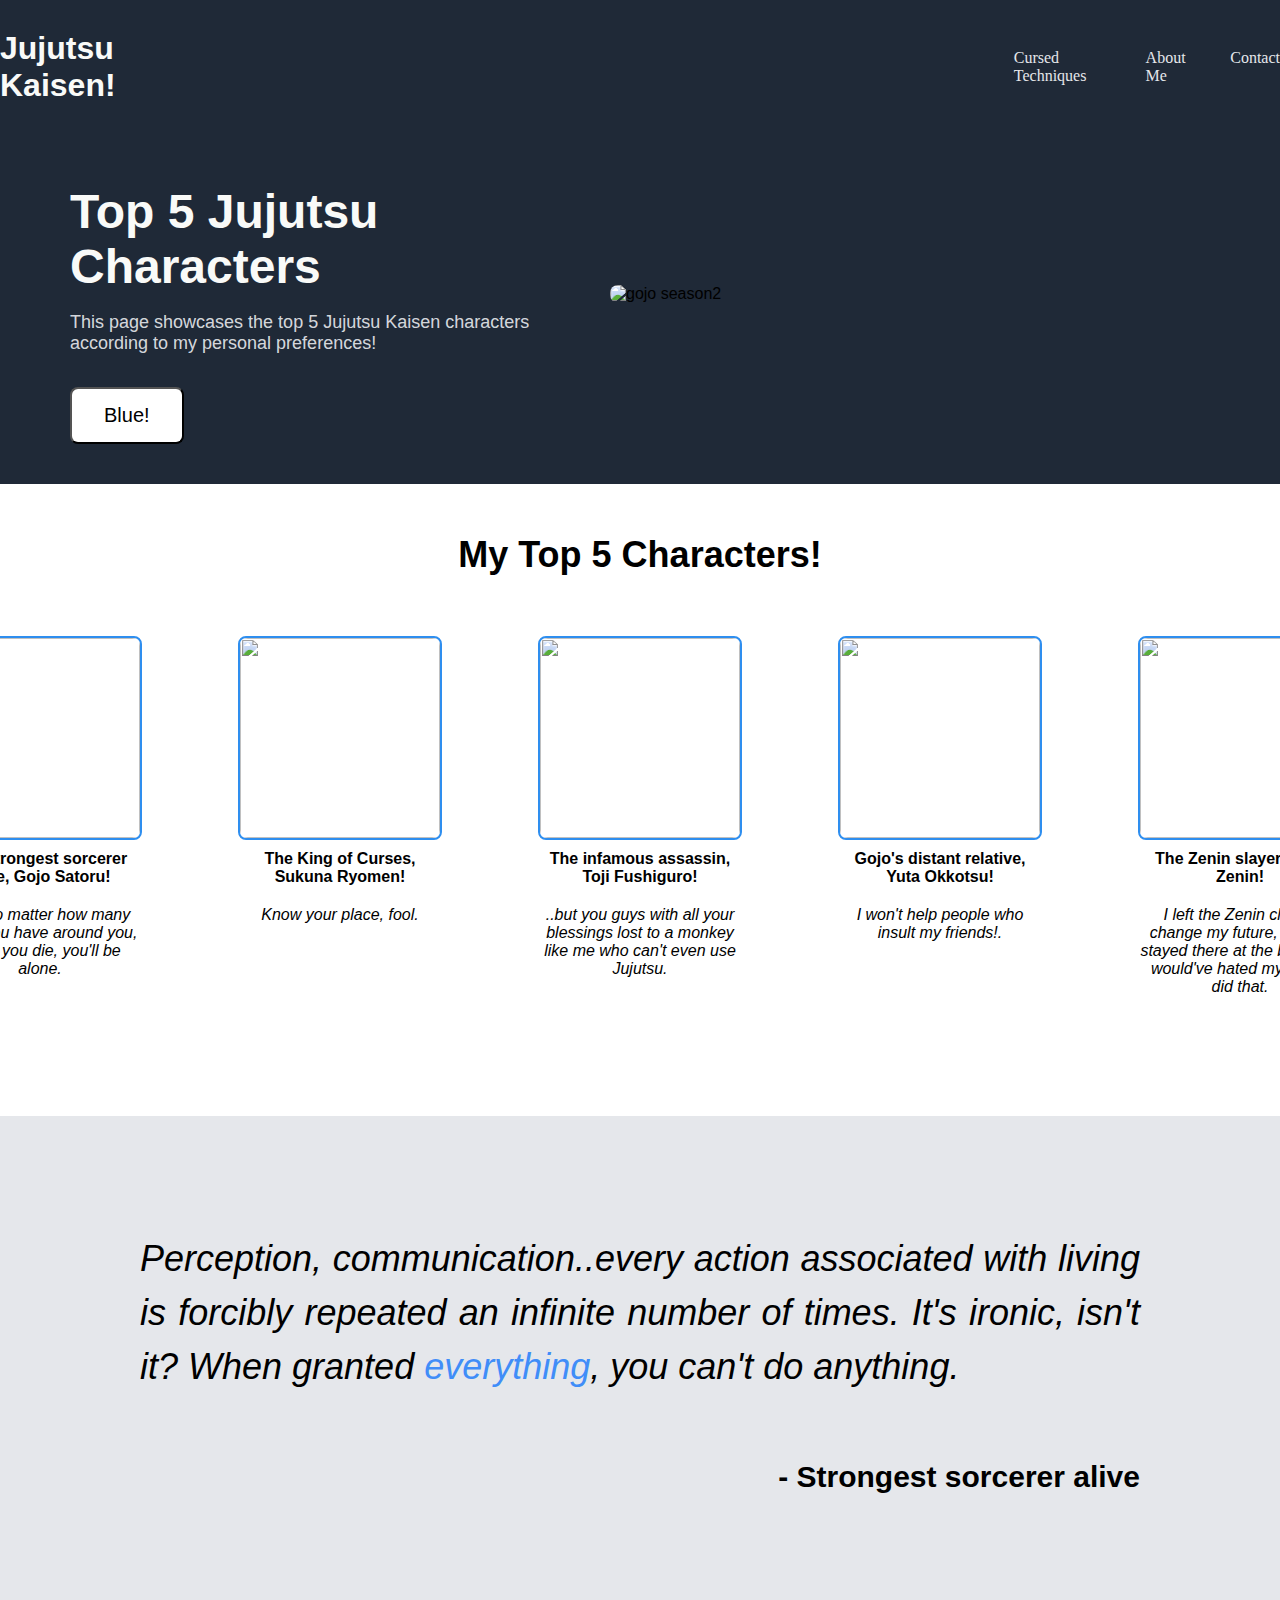
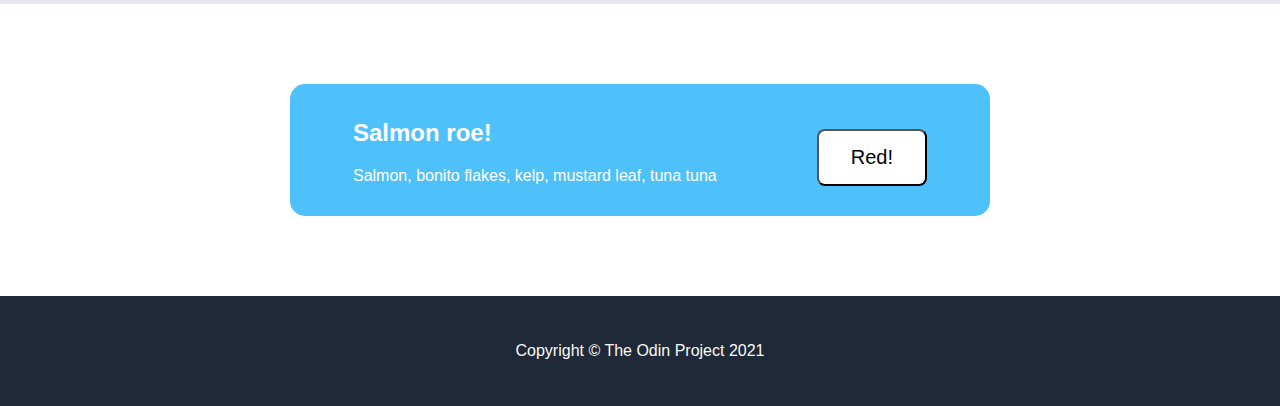
==== index.html @ 571afde2 "Edited path to images." ====
<!DOCTYPE html>
<html lang="en">
    <head>
        <meta charset="UTF-8">
        <meta name="viewport" content="width=device-width, initial-scale=1.0">
        <title>Top Jujutsu Characters!</title>
        <link rel="icon" type="image/jpg" href="tuna"/>
        <link rel="stylesheet" href="stylesheet.css"/> 
    </head>
    <body>
        <div class="header">
            <!-- Idea: Add image as logo! -->
            <div class="logo">Jujutsu Kaisen!</div>
            <!-- <div class="logo"><img src="gojo-eyes.jpg"/></div> -->
            <ul>
                <li><a href="#">Cursed Techniques</a></li>
                <li><a href="#">About Me</a></li>
                <li><a href="#">Contact</a></li>
            </ul>
        </div>
        <div class="main">
            <div class="main-content">
                <h1>Top 5 Jujutsu Characters</h1>
                <p>This page showcases the top 5 Jujutsu Kaisen characters according to my
                    personal preferences!
                </p>
                <button>Blue!</button>
            </div>
            <img src="/images/gojo.webp" alt="gojo season2">
        </div>
        <div class="boxes">
            <div class="boxes-header">My Top 5 Characters!</div>
            <div class="mini-box">
                <div class="box1">
                    <div class="picture1"><img src="/images/gojo-phone.webp"/></div>
                    <p class="char"><strong>The strongest sorcerer alive, Gojo Satoru!</p></strong>
                    <p class="char-quote"><em>..but no matter how many allies you have around you,
                        when you die, you'll be alone.</em>
                    </p>
                </div>
                <div class="box5">
                    <div class="picture5"><img src="/images/sukuna-megumi2.jpg"/></div>
                    <p class="char"><strong>The King of Curses, Sukuna Ryomen!</p></strong>
                    <p class="char-quote">
                        <em>Know your place, fool.</em>
                    </p>
                </div>
                <div class="box2">
                    <div class="picture2"><img src="/images/toji2.jpg"/></div>
                    <p class="char"><strong>The infamous assassin, Toji Fushiguro!</p></strong>
                    <p class="char-quote"><em>..but you guys with all your blessings lost to a monkey
                        like me who can't even use Jujutsu.</em>
                    </p>
                </div>
                <div class="box3">
                    <div class="picture3"><img src="/images/yuta.jpg"/></div>
                    <p class="char"><strong>Gojo's distant relative, Yuta Okkotsu!</p></strong>
                    <p class="char-quote"><em>I won't help people who insult my friends!.</em>
                    </p>
                </div>
                <div class="box4">
                    <div class="picture4"><img src="/images/maki-zenin2.jpg"/></div>
                    <p class="char"><strong>The Zenin slayer, Maki Zenin!</p></strong>
                    <p class="char-quote"><em>I left the Zenin clan to change my future,
                        if I had stayed there at the bottom, I would've hated myself if I did that.
                    </em>
                    </p>
                </div>
            </div>
        </div>
        <div class="quote">
            <div class="quote-con">
                <p id="actual-quote">Perception, communication..every action associated with living
                    is forcibly repeated an infinite number of times. It's ironic, isn't it? When
                    granted <span id="everything">everything</span>, you can't do <span id="anything">anything</span>.
                </p>
                <p id="author">- Strongest sorcerer alive</p>
            </div>
        </div>
        <div class="sign-up">
            <div class="sign-up-con">
                <div class="sign-up-words">
                    <h2>Salmon roe!</h2>
                    <p>Salmon, bonito flakes, kelp, mustard leaf, tuna tuna</p>
                </div>
                <button>Red!</button>
            </div>
        </div>
        <div class="footer">
            <p>Copyright © The Odin Project 2021</p>
        </div>
    </body>
</html>
---- stylesheet.css ----
body {
    display: flex;
    align-items: center;
    justify-content: space-between;
    flex-direction: column;
    min-height: 100vh;
    margin: 0;
    font-family: Helvetica, 'Times New Roman', sans-serif;
}

/* Header */

a {
    text-decoration: none;
    color: #E5E7EB;
    size: 25px;
    font-family: Roboto, 'Times New Roman', Helvetica;
}

.logo {
    font-size: 32px;
    color: #f9faf8;
    font-weight: bolder;
}

/* .logo img {
    width: 150px;
    border-radius: 50%;
    margin: 0;
    padding: 0;
} */

ul {
    margin: 0;
    padding: 0;
    text-decoration: none;
    list-style: none;
    display: flex;
    gap: 30px;
}

.header {
    display: flex;
    background-color: #1f2937;
    align-items: center;
    justify-content: center;
    width: 100%;
    gap: 800px;
    padding: 30px 0 80px 0;
    overflow: hidden;
    flex-grow: 1;
}

/* Main */

.main {
    display: flex;
    align-items: center;
    justify-content: center;
    width: 100%;
    gap: 40px;
    background-color: #1f2937;
    flex-grow: 1;
    overflow: hidden;
}

img {
    flex-shrink: 0;
    width: 600px;
    margin-bottom: 80px;
    border-radius: 8px;
}

.main-content {
    width: 500px;
    margin-bottom: 40px;
    flex-shrink: 0;
}

.main-content h1 {
    margin: 0;
}

button {
    padding: 15px 32px;
    text-align: center;
    text-decoration: none;
    font-size: 20px;
    transition-duration: 0.4s;
    background-color: white;
    color: black;
    border-radius: 8px;
    margin-top: 15px;
}

button:hover {
    color: white;
    background-color: rgb(64, 141, 248);
}

.main-content h1 {
    font-size: 48px;
    color: #f9faf8;
}

.main-content p {
    font-size: 18px;
    color:#e5e7ebee;
}

#everything {
    color: rgb(64, 141, 248);
}

/* Boxes */

.boxes {
    width: 100%;
    display: flex;
    align-items: center;
    justify-content: center;
    flex-direction: column;
    margin-top: 50px;
    margin-bottom: 100px;
    overflow: hidden;
    flex-grow: 1;
}

.picture1, .picture2, .picture3, .picture4, .picture5 {
    border: 2px solid rgb(46, 142, 239);
    width: 200px;
    height: 200px;
    border-radius: 8px;
    margin-bottom: 10px;
}

.mini-box p {
    width: 200px;
    padding: 0;
}

.boxes-header {
    font-size: 36px;
    font-weight: 900;
}

.box1, .box2, .box3, .box4, .box5 {
    display: flex;
    flex-wrap: wrap;
    justify-content: center;
    align-items: stretch;
    text-align: center;
    width: 300px;
    height: 380px;
    flex: 0 0 auto;
}

.mini-box {
    display: flex;
    justify-content: center;
    align-items: center;
    width: 100%;
    flex: 0 0 auto;
    margin-top: 60px;
}

.mini-box img {
    width: inherit;
    height: inherit;
    margin: 0;
}

.char-quote {
    margin-top: 20px;
    padding: 0;
    height: 100px;
}

.char {
    margin: 0;
}

/* Quote */

.quote {
    width: 100%;
    display: flex;
    align-items: center;
    justify-content: center;
    padding: 80px 0;
    background-color: #E5E7EB;
    overflow: hidden;
    flex-grow: 1;
}

.quote-con {
    width: 1000px;
    display: flex;
    flex-direction: column;
    flex-shrink: 0;
    flex-grow: 0;
    font-size: 36px;
}

#actual-quote {
    font-style: italic;
    line-height: 1.5;
    text-align: justify;
}

#author {
    align-self: flex-end;
    font-size: 30px;
    font-weight: bolder;
}

/* Sign-up */

.sign-up {
    width: 100%;
    display: flex;
    justify-content: center;
    align-items: center;
    overflow: hidden;
}

.sign-up-con {
    width: 700px;
    flex: 0 0 auto;
    display: flex;
    background-color: #4fc1fa;
    align-items: center;
    justify-content: center;
    gap: 100px;
    padding: 15px 0;
    margin: 80px 0;
    border-radius: 15px;
}

.sign-up-words {
    color: #ffffff;
}

.sign-up button:hover {
    background-color: rgba(241, 29, 29, 0.811);
}

/* Footer */

.footer {
    background-color: #1f2937;
    color: #f9faf8;
    width: 100%;
    display: flex;
    align-items: center;
    justify-content: center;
    padding: 30px 0;
    flex-grow: 1;
}
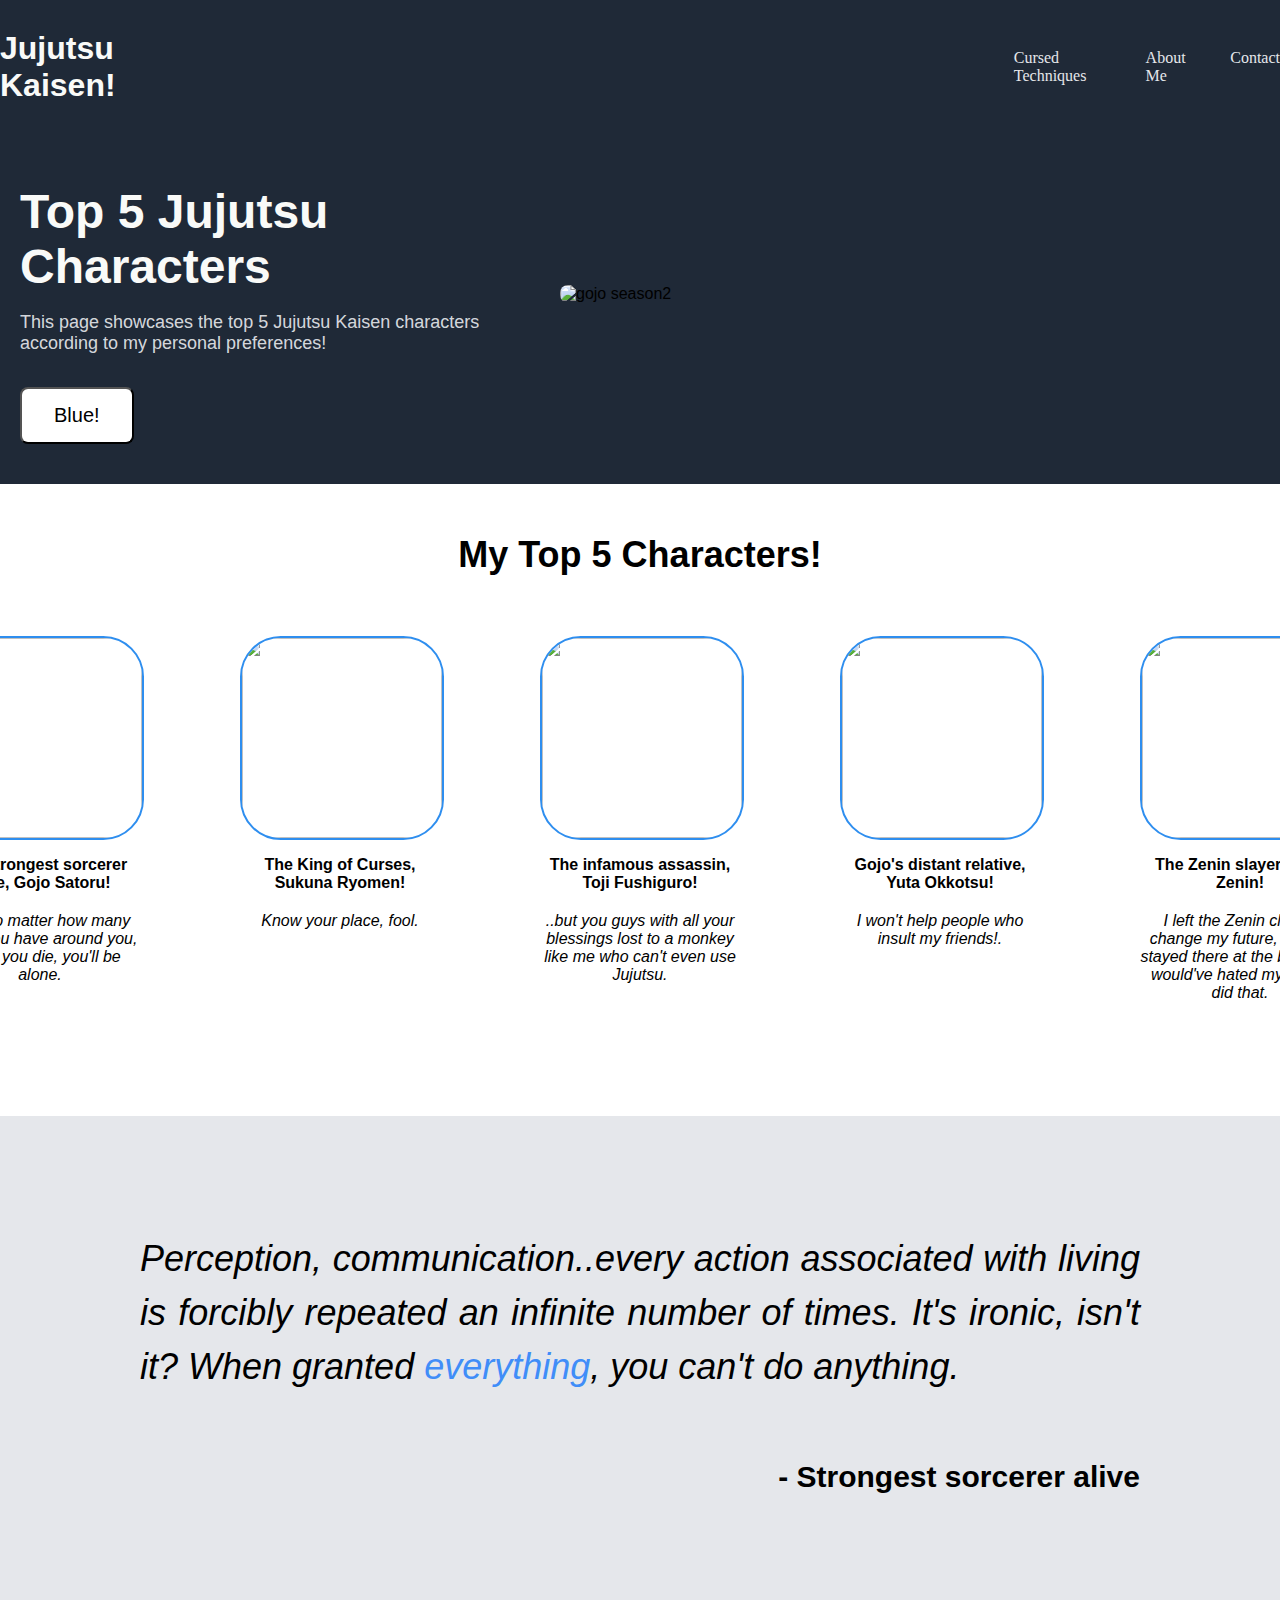
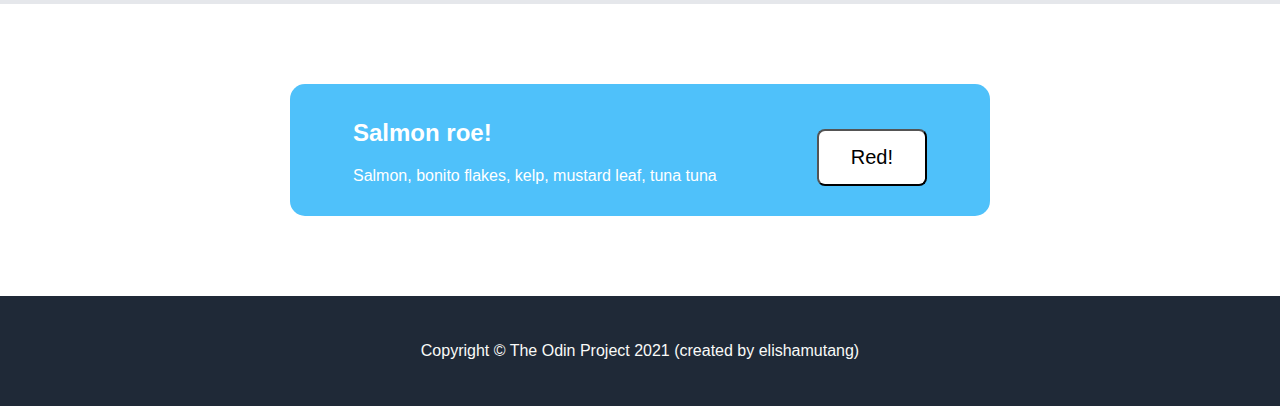
==== commit 4c1f0f44: "Added credit in footer." ====
--- a/index.html
+++ b/index.html
@@ -4,7 +4,7 @@
         <meta charset="UTF-8">
         <meta name="viewport" content="width=device-width, initial-scale=1.0">
         <title>Top Jujutsu Characters!</title>
-        <link rel="icon" type="image/jpg" href="tuna"/>
+        <link rel="icon" type="image/jpg" href="../project-landing-page/images/tuna.jpg"/>
         <link rel="stylesheet" href="stylesheet.css"/> 
     </head>
     <body>
@@ -26,40 +26,40 @@
                 </p>
                 <button>Blue!</button>
             </div>
-            <img src="/images/gojo.webp" alt="gojo season2">
+            <img src="../project-landing-page/images/gojo.webp" alt="gojo season2"/>
         </div>
         <div class="boxes">
             <div class="boxes-header">My Top 5 Characters!</div>
             <div class="mini-box">
                 <div class="box1">
-                    <div class="picture1"><img src="/images/gojo-phone.webp"/></div>
+                    <div class="picture1"><img src="../project-landing-page/images/gojo-phone.webp"/></div>
                     <p class="char"><strong>The strongest sorcerer alive, Gojo Satoru!</p></strong>
                     <p class="char-quote"><em>..but no matter how many allies you have around you,
                         when you die, you'll be alone.</em>
                     </p>
                 </div>
                 <div class="box5">
-                    <div class="picture5"><img src="/images/sukuna-megumi2.jpg"/></div>
+                    <div class="picture5"><img src="../project-landing-page/images/sukuna-megumi2.jpg"/></div>
                     <p class="char"><strong>The King of Curses, Sukuna Ryomen!</p></strong>
                     <p class="char-quote">
                         <em>Know your place, fool.</em>
                     </p>
                 </div>
                 <div class="box2">
-                    <div class="picture2"><img src="/images/toji2.jpg"/></div>
+                    <div class="picture2"><img src="../project-landing-page/images/toji2.jpg"/></div>
                     <p class="char"><strong>The infamous assassin, Toji Fushiguro!</p></strong>
                     <p class="char-quote"><em>..but you guys with all your blessings lost to a monkey
                         like me who can't even use Jujutsu.</em>
                     </p>
                 </div>
                 <div class="box3">
-                    <div class="picture3"><img src="/images/yuta.jpg"/></div>
+                    <div class="picture3"><img src="../project-landing-page/images/yuta.jpg"/></div>
                     <p class="char"><strong>Gojo's distant relative, Yuta Okkotsu!</p></strong>
                     <p class="char-quote"><em>I won't help people who insult my friends!.</em>
                     </p>
                 </div>
                 <div class="box4">
-                    <div class="picture4"><img src="/images/maki-zenin2.jpg"/></div>
+                    <div class="picture4"><img src="../project-landing-page/images/maki-zenin2.jpg"/></div>
                     <p class="char"><strong>The Zenin slayer, Maki Zenin!</p></strong>
                     <p class="char-quote"><em>I left the Zenin clan to change my future,
                         if I had stayed there at the bottom, I would've hated myself if I did that.
@@ -87,7 +87,7 @@
             </div>
         </div>
         <div class="footer">
-            <p>Copyright © The Odin Project 2021</p>
+            <p>Copyright © The Odin Project 2021 (created by elishamutang)</p>
         </div>
     </body>
 </html>--- a/stylesheet.css
+++ b/stylesheet.css
@@ -64,9 +64,9 @@
     overflow: hidden;
 }
 
-img {
+.main img {
     flex-shrink: 0;
-    width: 600px;
+    width: 700px;
     margin-bottom: 80px;
     border-radius: 8px;
 }
@@ -127,11 +127,9 @@
 }
 
 .picture1, .picture2, .picture3, .picture4, .picture5 {
-    border: 2px solid rgb(46, 142, 239);
     width: 200px;
     height: 200px;
-    border-radius: 8px;
-    margin-bottom: 10px;
+    margin-bottom: 20px;
 }
 
 .mini-box p {
@@ -167,7 +165,8 @@
 .mini-box img {
     width: inherit;
     height: inherit;
-    margin: 0;
+    border: 2px solid rgb(46, 142, 239);
+    border-radius: 20%;
 }
 
 .char-quote {
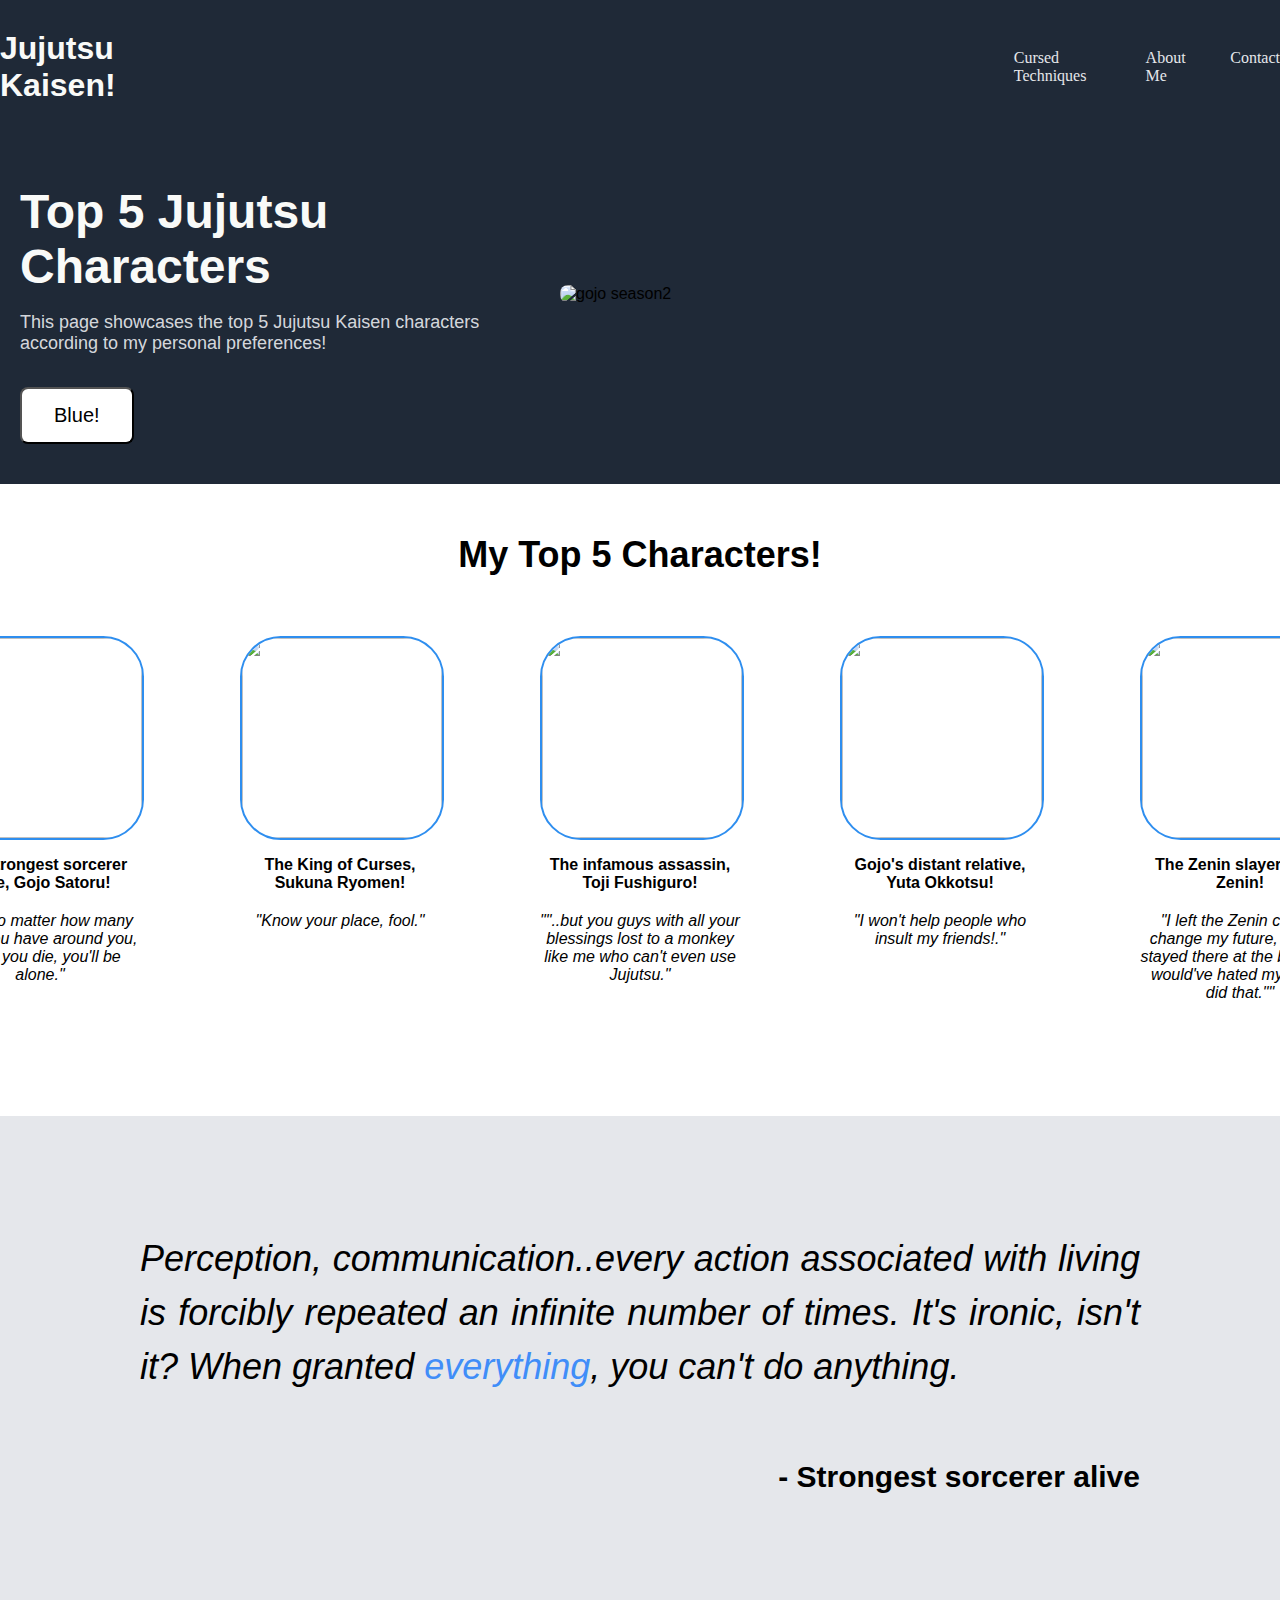
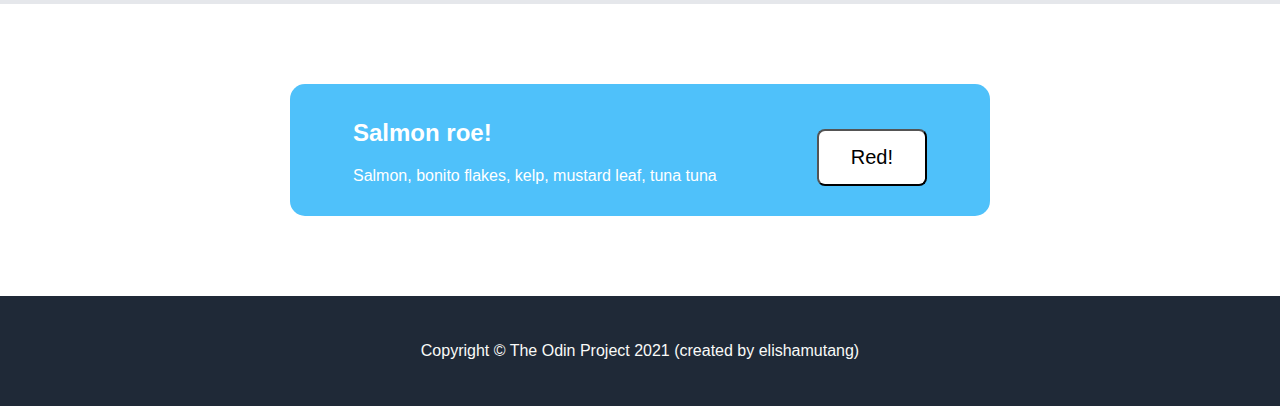
==== commit d6362b3f: "Placed box class in correct ascending order. Added double air quotes for each jjk character." ====
--- a/index.html
+++ b/index.html
@@ -34,35 +34,35 @@
                 <div class="box1">
                     <div class="picture1"><img src="../project-landing-page/images/gojo-phone.webp"/></div>
                     <p class="char"><strong>The strongest sorcerer alive, Gojo Satoru!</p></strong>
-                    <p class="char-quote"><em>..but no matter how many allies you have around you,
-                        when you die, you'll be alone.</em>
+                    <p class="char-quote"><em>"..but no matter how many allies you have around you,
+                        when you die, you'll be alone."</em>
+                    </p>
+                </div>
+                <div class="box2">
+                    <div class="picture2"><img src="../project-landing-page/images/sukuna-megumi2.jpg"/></div>
+                    <p class="char"><strong>The King of Curses, Sukuna Ryomen!</p></strong>
+                    <p class="char-quote">
+                        <em>"Know your place, fool."</em>
+                    </p>
+                </div>
+                <div class="box3">
+                    <div class="picture3"><img src="../project-landing-page/images/toji2.jpg"/></div>
+                    <p class="char"><strong>The infamous assassin, Toji Fushiguro!</p></strong>
+                    <p class="char-quote"><em>""..but you guys with all your blessings lost to a monkey
+                        like me who can't even use Jujutsu."</em>
+                    </p>
+                </div>
+                <div class="box4">
+                    <div class="picture4"><img src="../project-landing-page/images/yuta.jpg"/></div>
+                    <p class="char"><strong>Gojo's distant relative, Yuta Okkotsu!</p></strong>
+                    <p class="char-quote"><em>"I won't help people who insult my friends!."</em>
                     </p>
                 </div>
                 <div class="box5">
-                    <div class="picture5"><img src="../project-landing-page/images/sukuna-megumi2.jpg"/></div>
-                    <p class="char"><strong>The King of Curses, Sukuna Ryomen!</p></strong>
-                    <p class="char-quote">
-                        <em>Know your place, fool.</em>
-                    </p>
-                </div>
-                <div class="box2">
-                    <div class="picture2"><img src="../project-landing-page/images/toji2.jpg"/></div>
-                    <p class="char"><strong>The infamous assassin, Toji Fushiguro!</p></strong>
-                    <p class="char-quote"><em>..but you guys with all your blessings lost to a monkey
-                        like me who can't even use Jujutsu.</em>
-                    </p>
-                </div>
-                <div class="box3">
-                    <div class="picture3"><img src="../project-landing-page/images/yuta.jpg"/></div>
-                    <p class="char"><strong>Gojo's distant relative, Yuta Okkotsu!</p></strong>
-                    <p class="char-quote"><em>I won't help people who insult my friends!.</em>
-                    </p>
-                </div>
-                <div class="box4">
-                    <div class="picture4"><img src="../project-landing-page/images/maki-zenin2.jpg"/></div>
+                    <div class="picture5"><img src="../project-landing-page/images/maki-zenin2.jpg"/></div>
                     <p class="char"><strong>The Zenin slayer, Maki Zenin!</p></strong>
-                    <p class="char-quote"><em>I left the Zenin clan to change my future,
-                        if I had stayed there at the bottom, I would've hated myself if I did that.
+                    <p class="char-quote"><em>"I left the Zenin clan to change my future,
+                        if I had stayed there at the bottom, I would've hated myself if I did that.""
                     </em>
                     </p>
                 </div>
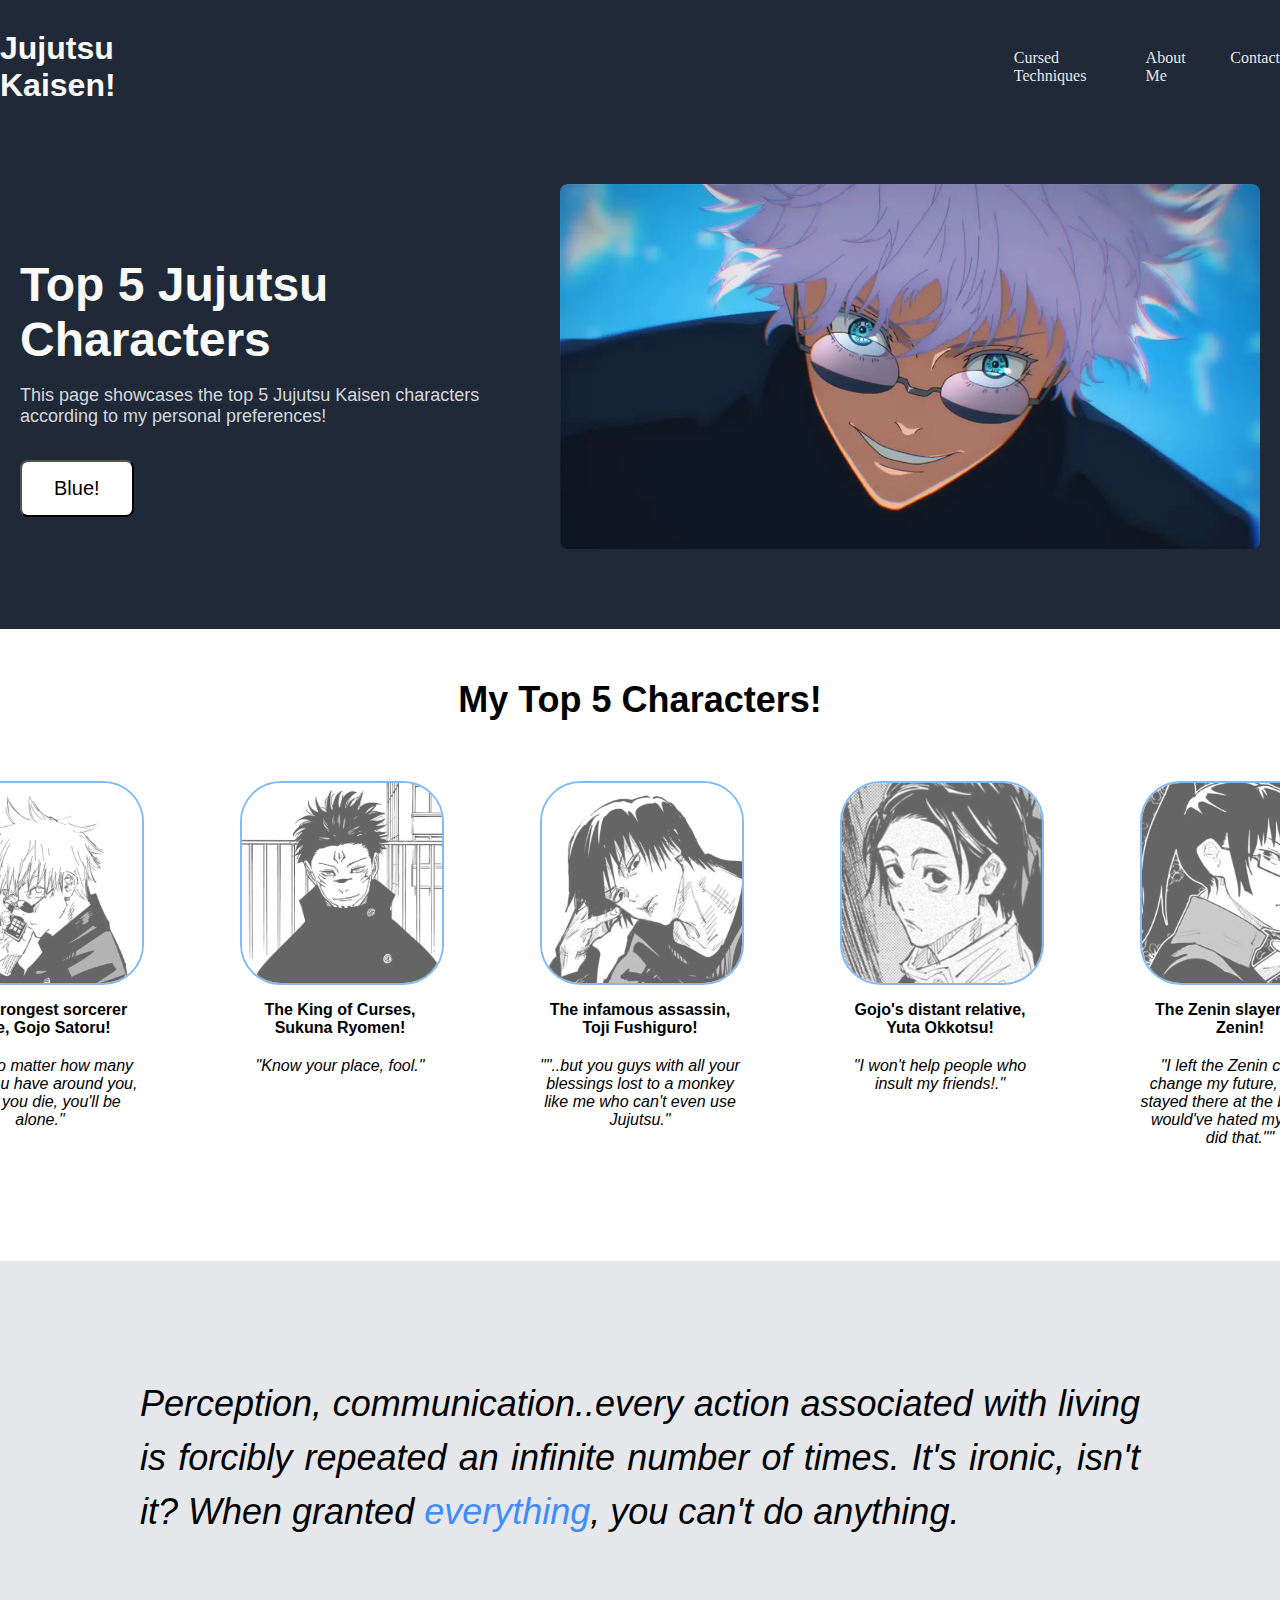
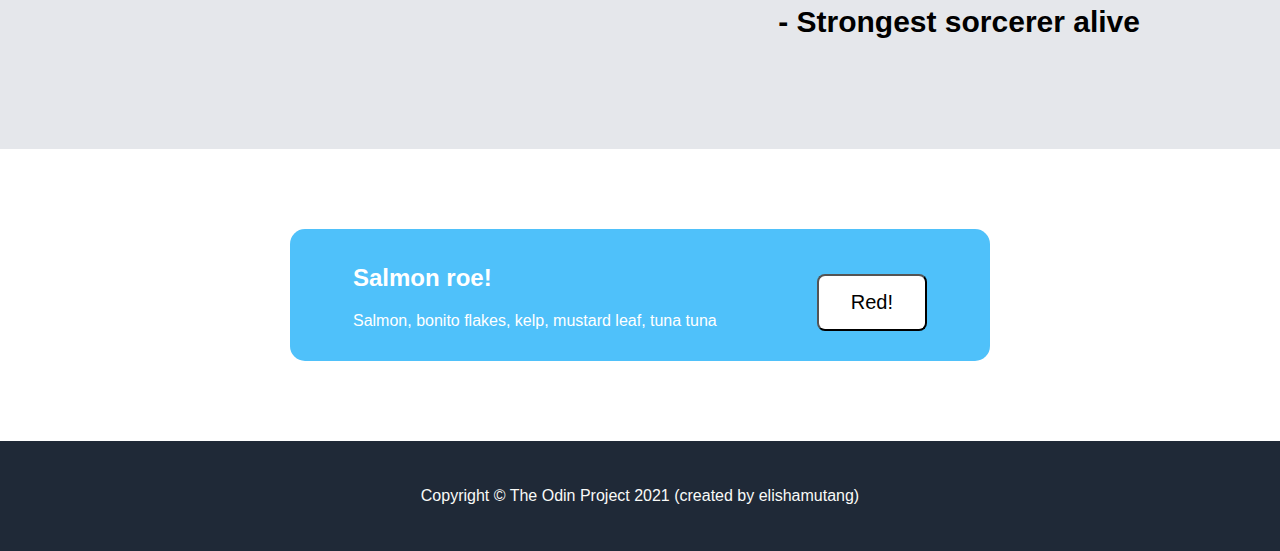
==== commit 1497108e: "Changed img src path. Added hover effect for character boxes." ====
--- a/index.html
+++ b/index.html
@@ -4,7 +4,7 @@
         <meta charset="UTF-8">
         <meta name="viewport" content="width=device-width, initial-scale=1.0">
         <title>Top Jujutsu Characters!</title>
-        <link rel="icon" type="image/jpg" href="../project-landing-page/images/tuna.jpg"/>
+        <link rel="icon" type="image/jpg" href="images/tuna.jpg"/>
         <link rel="stylesheet" href="stylesheet.css"/> 
     </head>
     <body>
@@ -26,40 +26,40 @@
                 </p>
                 <button>Blue!</button>
             </div>
-            <img src="../project-landing-page/images/gojo.webp" alt="gojo season2"/>
+            <img src="images/gojo.webp" alt="gojo season2"/>
         </div>
         <div class="boxes">
             <div class="boxes-header">My Top 5 Characters!</div>
             <div class="mini-box">
                 <div class="box1">
-                    <div class="picture1"><img src="../project-landing-page/images/gojo-phone.webp"/></div>
+                    <div class="picture1"><img src="images/gojo-phone.webp"/></div>
                     <p class="char"><strong>The strongest sorcerer alive, Gojo Satoru!</p></strong>
                     <p class="char-quote"><em>"..but no matter how many allies you have around you,
                         when you die, you'll be alone."</em>
                     </p>
                 </div>
                 <div class="box2">
-                    <div class="picture2"><img src="../project-landing-page/images/sukuna-megumi2.jpg"/></div>
+                    <div class="picture2"><img src="images/sukuna-megumi2.jpg"/></div>
                     <p class="char"><strong>The King of Curses, Sukuna Ryomen!</p></strong>
                     <p class="char-quote">
                         <em>"Know your place, fool."</em>
                     </p>
                 </div>
                 <div class="box3">
-                    <div class="picture3"><img src="../project-landing-page/images/toji2.jpg"/></div>
+                    <div class="picture3"><img src="images/toji2.jpg"/></div>
                     <p class="char"><strong>The infamous assassin, Toji Fushiguro!</p></strong>
                     <p class="char-quote"><em>""..but you guys with all your blessings lost to a monkey
                         like me who can't even use Jujutsu."</em>
                     </p>
                 </div>
                 <div class="box4">
-                    <div class="picture4"><img src="../project-landing-page/images/yuta.jpg"/></div>
+                    <div class="picture4"><img src="images/yuta.jpg"/></div>
                     <p class="char"><strong>Gojo's distant relative, Yuta Okkotsu!</p></strong>
                     <p class="char-quote"><em>"I won't help people who insult my friends!."</em>
                     </p>
                 </div>
                 <div class="box5">
-                    <div class="picture5"><img src="../project-landing-page/images/maki-zenin2.jpg"/></div>
+                    <div class="picture5"><img src="images/maki-zenin2.jpg"/></div>
                     <p class="char"><strong>The Zenin slayer, Maki Zenin!</p></strong>
                     <p class="char-quote"><em>"I left the Zenin clan to change my future,
                         if I had stayed there at the bottom, I would've hated myself if I did that.""
--- a/stylesheet.css
+++ b/stylesheet.css
@@ -167,6 +167,12 @@
     height: inherit;
     border: 2px solid rgb(46, 142, 239);
     border-radius: 20%;
+    opacity: 0.6;
+    transition: 0.3s;
+}
+
+.mini-box img:hover {
+    opacity: 1;
 }
 
 .char-quote {
